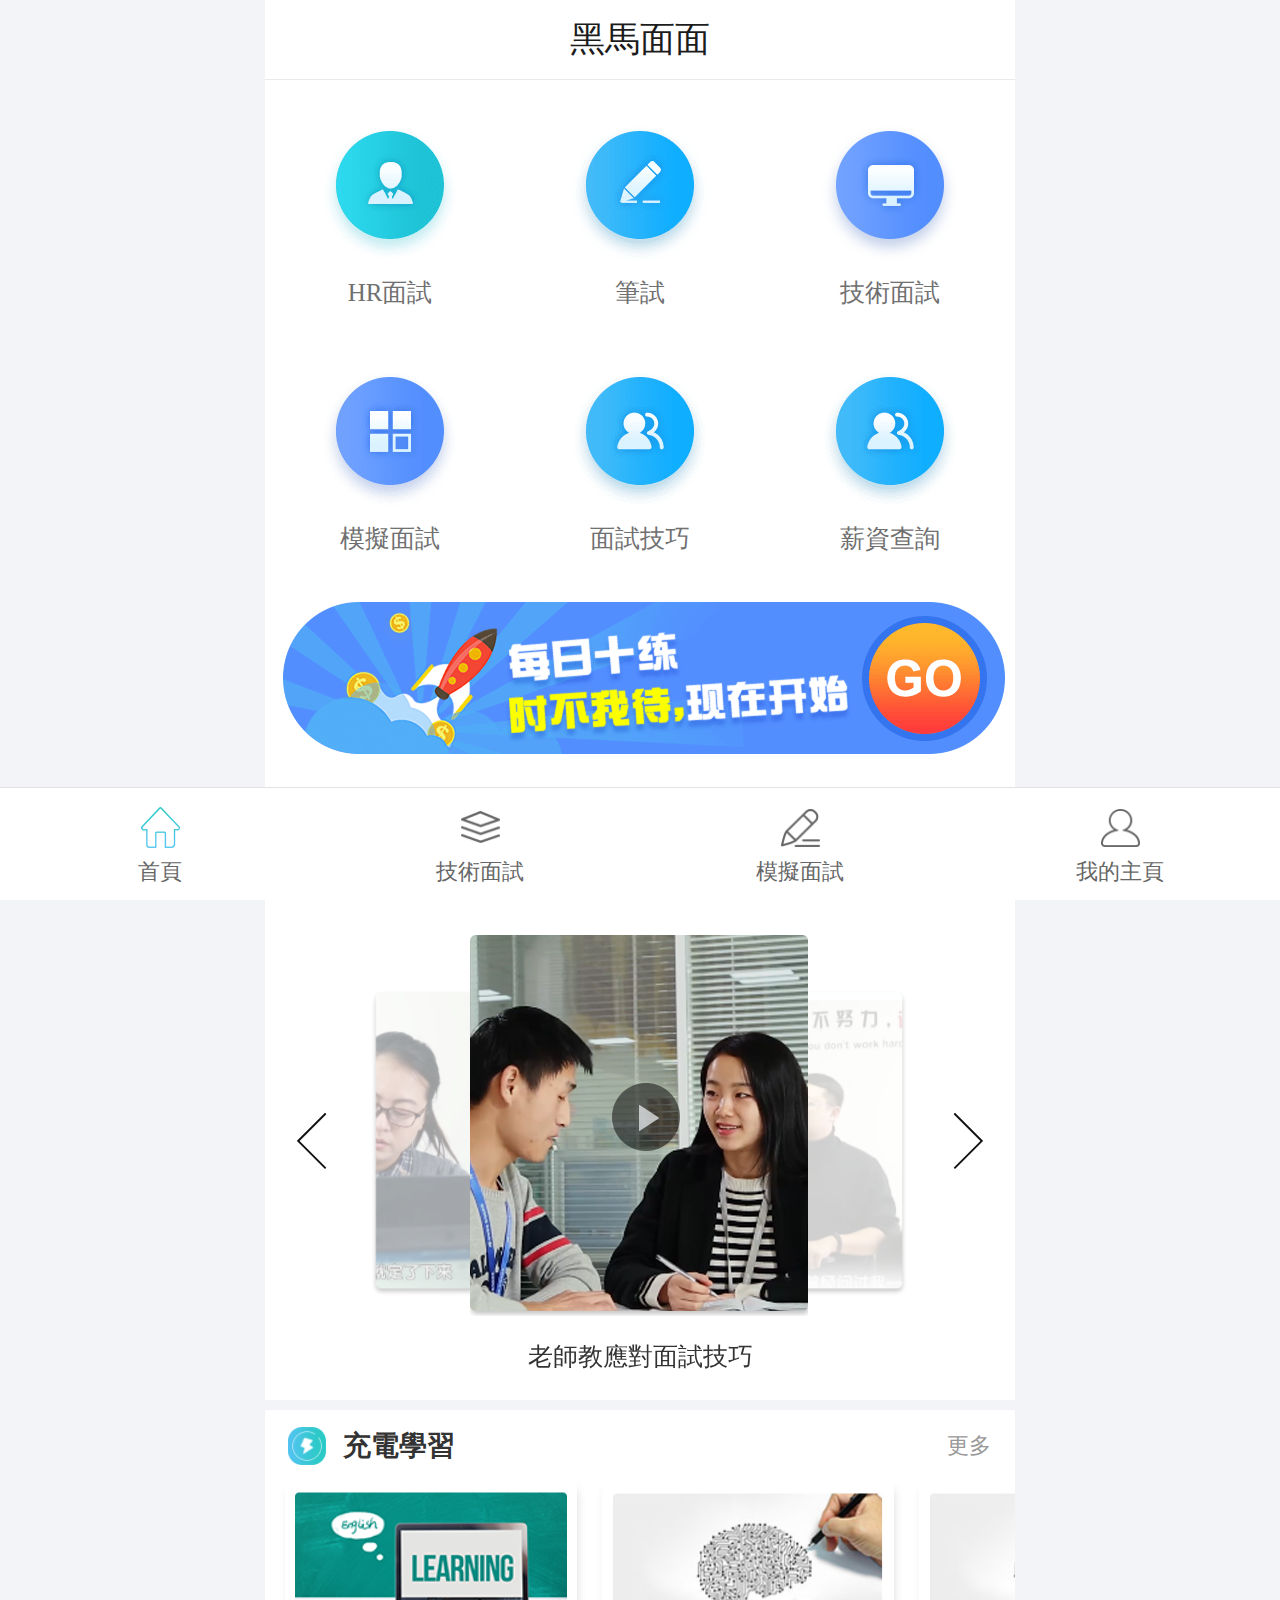
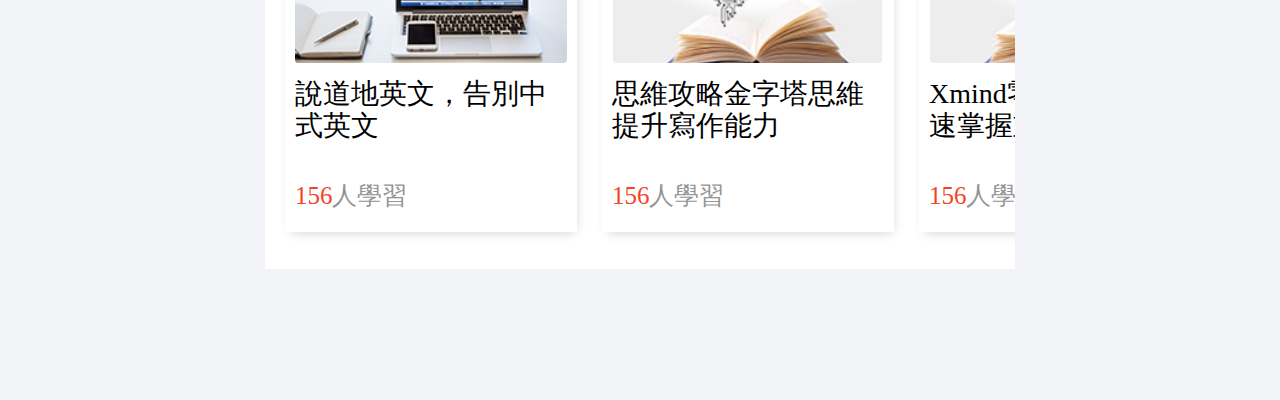
==== bh/index.html @ 372794f8 "ok" ====
<!DOCTYPE html>
<html lang="en">

<head>
    <meta charset="UTF-8">
    <meta name="viewport" content="width=device-width, initial-scale=1.0" />
    <title>黑馬面面</title>
    <link rel="stylesheet" href="./css/bass.css">
    <link rel="stylesheet" href="./css/index.css">
</head>

<body>

    <!-- indexheader start -->
    <header class="indexheader">黑馬面面</header>
    <!-- indexheader end -->

    <section class="indexwrap_1">
        <!-- indexnav start -->
        <nav class="indexnav">
            <ul>
                <li class="HRinterview"><a href="#"><span class="pic_1"></span><span class="word">HR面試</span></a></li>
                <li class="pentext"><a href="#"><span class="pic_2"></span><span class="word">筆試</span></a></li>
                <li class="technology"><a href="#"><span class="pic_3"></span><span class="word">技術面試</span></a></li>
                <li class="similatinterview"><a href="#"><span class="pic_4"></span><span class="word">模擬面試</span></a>
                </li>
                <li class="interviewskill"><a href="#"><span class="pic_5"></span><span class="word">面試技巧</span></a>
                </li>
                <li class="paysearch"><a href="#"><span class="pic_6"></span><span class="word">薪資查詢</span></a></li>
            </ul>
        </nav>
        <!-- indexnav end -->
        <!-- indexbanner start -->
        <div class="indexbanner">
            <a href="#"><img src="./upload/go.png" alt=""></a>
        </div>
        <!-- indexbanner end -->
    </section>
    <section class="indexwrap_2">
        <!-- jobdirect start -->
        <div class="jobdirect">
            <div class="jobdirect_hd">
                <span class="title">就業指導</span>
                <a href="#" class="more">更多>></a>
            </div>
            <div class="jobdirect_bd">
                <div class="bannerbox">
                    <a href="#" class="lefticon"><span></span></a>
                    <div class="bannerpic_no1"><a href="#"><img src="./upload/pic.png" alt=""></a></div>
                    <div class="bannerpic_no2"><a href="#"><img src="./upload/bn2.png" alt=""></a></div>
                    <div class="bannerpic_no3"><a href="#"><img src="./upload/bn3.png" alt=""></a></div>
                    <a href="#" class="righticon"><span></span></a>
                </div>
                <p class="word">老師教應對面試技巧</p>
            </div>
        </div>
        <!-- jobdirect end -->
    </section>
    <section class="indexwrap_3">
        <!-- learn start -->
        <div class="learn_hd">
            <div class="title">充電學習</div>
            <a href="#" class="more">更多</a>
        </div>
        <div class="learn_bd">
            <div class="learn_goods_1">
                <a href="#">
                    <div class="pic"><img src="./upload/pic1.png" alt=""></div>
                    <p class="goods_content">說道地英文，告別中式英文</p>
                    <span class="people_1">156</span><span class="people_2">人學習</span>
                </a>
            </div>
            <div class="learn_goods_2">
                <a href="#">
                    <div class="pic"><img src="./upload/pic2.jpg" alt=""></div>
                    <p class="goods_content">思維攻略金字塔思維提升寫作能力</p>
                    <span class="people_1">156</span><span class="people_2">人學習</span>
                </a>
            </div>
            <div class="learn_goods_3">
                <a href="#">
                    <div class="pic"><img src="./upload/pic2.jpg" alt=""></div>
                    <p class="goods_content">Xmind零基礎也能快速掌握重點學習</p>
                    <span class="people_1">156</span><span class="people_2">人學習</span>
                </a>
            </div>
        </div>
        <!-- learn end -->
    </section>
    <!-- footer start -->
    <section class="footer">
        <ul>
            <li class="footer_home"><a href=""><span class="pic_home"></span><span class="word">首頁</span></a></li>
            <li class="footer_interview"><a href=""><span class="pic_interview"></span><span
                        class="word">技術面試</span></a></li>
            <li><a href="footer_similatinterview"><span class="pic_similatinterview"></span><span
                        class="word">模擬面試</span></a></li>
            <li><a href="self"><span class="pic_self"></span><span class="word">我的主頁</span></a></li>
        </ul>
    </section>
    <!-- footer end -->
    <script src="./js/flexible.js"></script>
</body>

</html>
---- bh/css/bass.css ----
/*! normalize.css v8.0.1 | MIT License | github.com/necolas/normalize.css */

/* Document
   ========================================================================== */

/**
 * 1. Correct the line height in all browsers.
 * 2. Prevent adjustments of font size after orientation changes in iOS.
 */

 html {
  line-height             : 1.15;
  /* 1 */
  -webkit-text-size-adjust: 100%;
  /* 2 */
}

/* Sections
   ========================================================================== */

/**
 * Remove the margin in all browsers.
 */

body {
  margin: 0;
}

/**
 * Render the `main` element consistently in IE.
 */

main {
  display: block;
}

/**
 * Correct the font size and margin on `h1` elements within `section` and
 * `article` contexts in Chrome, Firefox, and Safari.
 */

h1 {
  font-size: 2em;
  margin   : 0.67em 0;
}

/* Grouping content
   ========================================================================== */

/**
 * 1. Add the correct box sizing in Firefox.
 * 2. Show the overflow in Edge and IE.
 */

hr {
  box-sizing: content-box;
  /* 1 */
  height    : 0;
  /* 1 */
  overflow  : visible;
  /* 2 */
}

/**
 * 1. Correct the inheritance and scaling of font size in all browsers.
 * 2. Correct the odd `em` font sizing in all browsers.
 */

pre {
  font-family: monospace, monospace;
  /* 1 */
  font-size  : 1em;
  /* 2 */
}

/* Text-level semantics
   ========================================================================== */

/**
 * Remove the gray background on active links in IE 10.
 */

a {
  background-color: transparent;
}

/**
 * 1. Remove the bottom border in Chrome 57-
 * 2. Add the correct text decoration in Chrome, Edge, IE, Opera, and Safari.
 */

abbr[title] {
  border-bottom  : none;
  /* 1 */
  text-decoration: underline;
  /* 2 */
  text-decoration: underline dotted;
  /* 2 */
}

/**
 * Add the correct font weight in Chrome, Edge, and Safari.
 */

b,
strong {
  font-weight: bolder;
}

/**
 * 1. Correct the inheritance and scaling of font size in all browsers.
 * 2. Correct the odd `em` font sizing in all browsers.
 */

code,
kbd,
samp {
  font-family: monospace, monospace;
  /* 1 */
  font-size  : 1em;
  /* 2 */
}

/**
 * Add the correct font size in all browsers.
 */

small {
  font-size: 80%;
}

/**
 * Prevent `sub` and `sup` elements from affecting the line height in
 * all browsers.
 */

sub,
sup {
  font-size     : 75%;
  line-height   : 0;
  position      : relative;
  vertical-align: baseline;
}

sub {
  bottom: -0.25em;
}

sup {
  top: -0.5em;
}

/* Embedded content
   ========================================================================== */

/**
 * Remove the border on images inside links in IE 10.
 */

img {
  border-style: none;
}

/* Forms
   ========================================================================== */

/**
 * 1. Change the font styles in all browsers.
 * 2. Remove the margin in Firefox and Safari.
 */

button,
input,
optgroup,
select,
textarea {
  font-family: inherit;
  /* 1 */
  font-size  : 100%;
  /* 1 */
  line-height: 1.15;
  /* 1 */
  margin     : 0;
  /* 2 */
}

/**
 * Show the overflow in IE.
 * 1. Show the overflow in Edge.
 */

button,
input {
  /* 1 */
  overflow: visible;
}

/**
 * Remove the inheritance of text transform in Edge, Firefox, and IE.
 * 1. Remove the inheritance of text transform in Firefox.
 */

button,
select {
  /* 1 */
  text-transform: none;
}

/**
 * Correct the inability to style clickable types in iOS and Safari.
 */

button,
[type="button"],
[type="reset"],
[type="submit"] {
  -webkit-appearance: button;
}

/**
 * Remove the inner border and padding in Firefox.
 */

button::-moz-focus-inner,
[type="button"]::-moz-focus-inner,
[type="reset"]::-moz-focus-inner,
[type="submit"]::-moz-focus-inner {
  border-style: none;
  padding     : 0;
}

/**
 * Restore the focus styles unset by the previous rule.
 */

button:-moz-focusring,
[type="button"]:-moz-focusring,
[type="reset"]:-moz-focusring,
[type="submit"]:-moz-focusring {
  outline: 1px dotted ButtonText;
}

/**
 * Correct the padding in Firefox.
 */

fieldset {
  padding: 0.35em 0.75em 0.625em;
}

/**
 * 1. Correct the text wrapping in Edge and IE.
 * 2. Correct the color inheritance from `fieldset` elements in IE.
 * 3. Remove the padding so developers are not caught out when they zero out
 *    `fieldset` elements in all browsers.
 */

legend {
  box-sizing : border-box;
  /* 1 */
  color      : inherit;
  /* 2 */
  display    : table;
  /* 1 */
  max-width  : 100%;
  /* 1 */
  padding    : 0;
  /* 3 */
  white-space: normal;
  /* 1 */
}

/**
 * Add the correct vertical alignment in Chrome, Firefox, and Opera.
 */

progress {
  vertical-align: baseline;
}

/**
 * Remove the default vertical scrollbar in IE 10+.
 */

textarea {
  overflow: auto;
}

/**
 * 1. Add the correct box sizing in IE 10.
 * 2. Remove the padding in IE 10.
 */

[type="checkbox"],
[type="radio"] {
  box-sizing: border-box;
  /* 1 */
  padding   : 0;
  /* 2 */
}

/**
 * Correct the cursor style of increment and decrement buttons in Chrome.
 */

[type="number"]::-webkit-inner-spin-button,
[type="number"]::-webkit-outer-spin-button {
  height: auto;
}

/**
 * 1. Correct the odd appearance in Chrome and Safari.
 * 2. Correct the outline style in Safari.
 */

[type="search"] {
  -webkit-appearance: textfield;
  /* 1 */
  outline-offset    : -2px;
  /* 2 */
}

/**
 * Remove the inner padding in Chrome and Safari on macOS.
 */

[type="search"]::-webkit-search-decoration {
  -webkit-appearance: none;
}

/**
 * 1. Correct the inability to style clickable types in iOS and Safari.
 * 2. Change font properties to `inherit` in Safari.
 */

::-webkit-file-upload-button {
  -webkit-appearance: button;
  /* 1 */
  font              : inherit;
  /* 2 */
}

/* Interactive
   ========================================================================== */

/*
 * Add the correct display in Edge, IE 10+, and Firefox.
 */

details {
  display: block;
}

/*
 * Add the correct display in all browsers.
 */

summary {
  display: list-item;
}

/* Misc
   ========================================================================== */

/**
 * Add the correct display in IE 10+.
 */

template {
  display: none;
}

/**
 * Add the correct display in IE 10.
 */

[hidden] {
  display: none;
}

input {
  border    : none;
  outline   : none;
  background: none;
}

ul,
li {
  padding   : 0;
  list-style: none;
}

p {
  margin: 0;
}

img {
  display: block;
  width  : 100%;
}

* {
  box-sizing: border-box;
  margin: 0;
  padding: 0;
}
a {
  text-decoration: none;
}
---- bh/css/index.css ----
body {
  min-width: 320px;
  max-width: 750px;
  margin: 0 auto;
  background-color: #f2f4f7;
  height: 2000px;
}
@media screen and (min-width: 750px) {
  html {
    font-size: 37.5px !important;
  }
}
.indexheader {
  width: 100%;
  height: 2.133333rem;
  text-align: center;
  line-height: 2.133333rem;
  font-size: 0.933333rem;
  border-bottom: 1px solid #eaeaea;
  color: #1c1c1c;
  background: #ffffff;
}
.indexwrap_1 {
  width: 100%;
  height: 19.12rem;
  margin-bottom: 0.746667rem;
  background-color: #ffffff;
}
.indexwrap_1 .indexnav {
  width: 100%;
  height: 13.92rem;
}
.indexwrap_1 .indexnav ul {
  width: 100%;
  display: flex;
  flex-wrap: wrap;
  justify-content: space-between;
}
.indexwrap_1 .indexnav ul li {
  flex: 33.333%;
}
.indexwrap_1 .indexnav ul li:nth-of-type(-n+3) {
  margin-bottom: 1.653333rem;
  margin-top: 1.173333rem;
}
.indexwrap_1 .indexnav ul li a {
  display: flex;
  flex-direction: column;
  align-items: center;
  height: 100%;
}
.indexwrap_1 .indexnav ul li a span[class^="pic_"] {
  width: 3.706667rem;
  height: 3.706667rem;
  margin-bottom: 0.426667rem;
  background-size: 3.706667rem auto;
}
.indexwrap_1 .indexnav ul li a .pic_1 {
  background: url(../images/icon1.png) no-repeat center center;
}
.indexwrap_1 .indexnav ul li a .pic_2 {
  background: url(../images/icon2.png) no-repeat center center;
}
.indexwrap_1 .indexnav ul li a .pic_3 {
  background: url(../images/icon3.png) no-repeat center center;
}
.indexwrap_1 .indexnav ul li a .pic_4 {
  background: url(../images/icon4.png) no-repeat center center;
}
.indexwrap_1 .indexnav ul li a .pic_5 {
  background: url(../images/icon5.png) no-repeat center center;
}
.indexwrap_1 .indexnav ul li a .pic_6 {
  background: url(../images/icon5.png) no-repeat center center;
}
.indexwrap_1 .indexnav ul li a .word {
  font-size: 0.666667rem;
  color: #707070;
}
.indexwrap_1 .indexbanner {
  height: 4.053333rem;
  margin: 0 0.266667rem 0 0.48rem;
}
.indexwrap_1 .indexbanner a {
  display: block;
  height: 100%;
}
.indexwrap_1 .indexbanner a img {
  width: 100%;
}
.indexwrap_2 {
  width: 100%;
  height: 15.333333rem;
  margin-top: 0.266667rem;
  background-color: #ffffff;
}
.indexwrap_2 .jobdirect {
  height: 15.333333rem;
}
.indexwrap_2 .jobdirect .jobdirect_hd {
  display: flex;
  justify-content: space-between;
  align-items: center;
  height: 2.693333rem;
  padding: 0 0.64rem 0 2.08rem;
}
.indexwrap_2 .jobdirect .jobdirect_hd .title {
  position: relative;
  font-size: 0.746667rem;
  color: #333333;
  font-weight: 700;
}
.indexwrap_2 .jobdirect .jobdirect_hd .title::before {
  position: absolute;
  content: '';
  top: -0.133333rem;
  left: -1.6rem;
  width: 1.013333rem;
  height: 1.013333rem;
  background: url(../images/i2.png) no-repeat center center;
  background-size: 38px auto;
}
.indexwrap_2 .jobdirect .jobdirect_hd .more {
  font-size: 0.586667rem;
  color: #999999;
}
.indexwrap_2 .jobdirect .jobdirect_bd {
  width: 100%;
  height: 12.64rem;
  perspective: 13.333333rem;
  text-align: center;
}
.indexwrap_2 .jobdirect .jobdirect_bd .bannerbox {
  position: relative;
  width: 100%;
  height: 10.453333rem;
  transform-style: preserve-3d;
}
.indexwrap_2 .jobdirect .jobdirect_bd .bannerbox div[class^="bannerpic"] {
  position: absolute;
  top: 0.24rem;
  left: 5.866667rem;
  width: 9.013333rem;
  height: 10.16rem;
}
.indexwrap_2 .jobdirect .jobdirect_bd .bannerbox div[class^="bannerpic"] a {
  display: block;
  height: 90%;
}
.indexwrap_2 .jobdirect .jobdirect_bd .bannerbox .bannerpic_no1 {
  transform: translate3d(-0.4rem, 0, 0);
  z-index: 1;
}
.indexwrap_2 .jobdirect .jobdirect_bd .bannerbox .bannerpic_no2 {
  transform: translate3d(2.666667rem, 1.2rem, -0.8rem);
}
.indexwrap_2 .jobdirect .jobdirect_bd .bannerbox .bannerpic_no3 {
  transform: translate3d(-3.466667rem, 1.2rem, -0.8rem);
}
.indexwrap_2 .jobdirect .jobdirect_bd .bannerbox a[class$="icon"] {
  position: absolute;
  top: 5.2rem;
  width: 1.066667rem;
  height: 1.066667rem;
  transform: rotate(45deg);
}
.indexwrap_2 .jobdirect .jobdirect_bd .bannerbox .lefticon {
  left: 1.066667rem;
  border-left: 2px solid #0e0e0e;
  border-bottom: 2px solid #0e0e0e;
}
.indexwrap_2 .jobdirect .jobdirect_bd .bannerbox .righticon {
  right: 1.066667rem;
  border-top: 2px solid #0e0e0e;
  border-right: 2px solid #0e0e0e;
}
.indexwrap_2 .jobdirect .jobdirect_bd .word {
  margin-top: 0.666667rem;
  font-size: 0.666667rem;
  color: #333333;
}
.indexwrap_3 {
  width: 100%;
  height: 12.24rem;
  margin-top: 10px;
  background-color: #ffffff;
}
.indexwrap_3 .learn_hd {
  display: flex;
  justify-content: space-between;
  align-items: center;
  width: 100%;
  height: 1.92rem;
  padding: 0 0.64rem 0 2.08rem;
}
.indexwrap_3 .learn_hd .title {
  position: relative;
  font-size: 0.746667rem;
  color: #333333;
  font-weight: 700;
}
.indexwrap_3 .learn_hd .title::before {
  position: absolute;
  content: '';
  top: -0.08rem;
  left: -1.466667rem;
  width: 1.013333rem;
  height: 1.013333rem;
  background: url(../images/i1.png) no-repeat center center;
  background-size: 38px auto;
}
.indexwrap_3 .learn_hd .more {
  font-size: 0.586667rem;
  color: #999999;
}
.indexwrap_3 .learn_bd {
  display: flex;
  width: 100%;
  height: 10.32rem;
  overflow: hidden;
}
.indexwrap_3 .learn_bd div[class^="learn_good"] {
  width: 8rem;
  height: 9.333333rem;
  padding: 0.266667rem;
  margin-right: 0.666667rem;
  box-shadow: 2px 4px 11px -4px rgba(0, 0, 0, 0.2);
}
.indexwrap_3 .learn_bd div[class^="learn_good"] a {
  display: block;
  width: 100%;
  height: 9.333333rem;
}
.indexwrap_3 .learn_bd div[class^="learn_good"] a .pic {
  width: 7.253333rem;
  height: 4.56rem;
}
.indexwrap_3 .learn_bd div[class^="learn_good"] a .pic img {
  width: 100%;
  height: 4.56rem;
}
.indexwrap_3 .learn_bd .learn_goods_1 {
  margin-left: 0.533333rem;
}
.indexwrap_3 .learn_bd .goods_content {
  padding-top: 0.4rem;
  font-size: 0.746667rem;
  color: black;
  overflow: hidden;
  text-overflow: ellipsis;
  display: -webkit-box;
  -webkit-line-clamp: 2;
  -webkit-box-orient: vertical;
}
.indexwrap_3 .learn_bd span[class^="people"] {
  display: inline-block;
  margin-top: 1.066667rem;
  font-size: 0.666667rem;
}
.indexwrap_3 .learn_bd .people_1 {
  color: #f5421f;
}
.indexwrap_3 .learn_bd .people_2 {
  color: #949494;
}
.footer {
  position: fixed;
  bottom: 0;
  left: 0;
  width: 100%;
  height: 3.013333rem;
  background-color: #ffffff;
  border-top: 1px solid #e2e2e2;
  z-index: 99999999999;
}
.footer ul {
  display: flex;
  justify-content: space-between;
}
.footer ul li {
  flex: 1;
  height: 3.013333rem;
}
.footer ul li a {
  display: flex;
  flex-direction: column;
  align-items: center;
  width: 100%;
  height: 100%;
}
.footer ul li a span[class^="pic"] {
  width: 1.04rem;
  height: 1.093333rem;
  margin: 0.506667rem 0 0.293333rem 0;
  background-size: 1.04rem auto;
}
.footer ul li a .pic_home {
  background: url(../images/home.png) no-repeat center center;
}
.footer ul li a .pic_interview {
  background: url(../images/net.png) no-repeat center center;
}
.footer ul li a .pic_similatinterview {
  background: url(../images/ms.png) no-repeat center center;
}
.footer ul li a .pic_self {
  background: url(../images/user.png) no-repeat center center;
}
.footer ul li a .word {
  font-size: 0.586667rem;
  color: #666666;
}
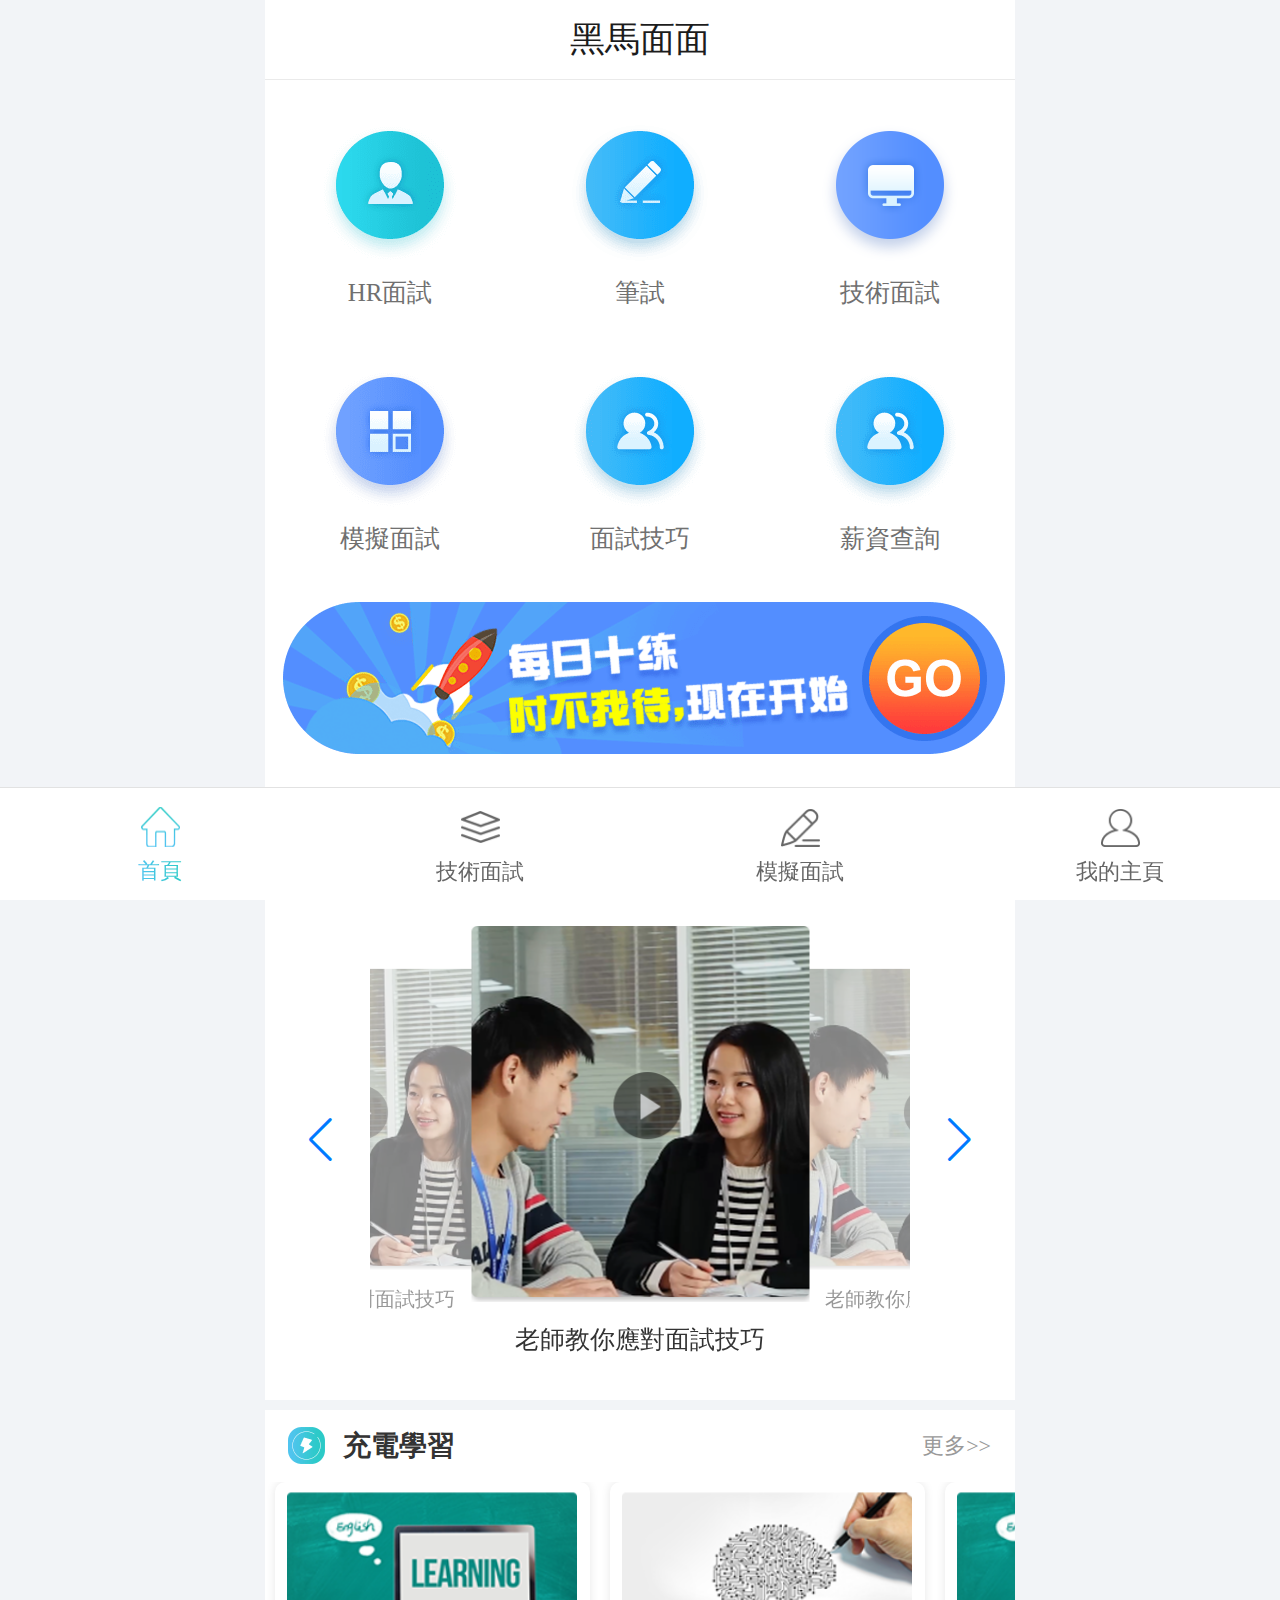
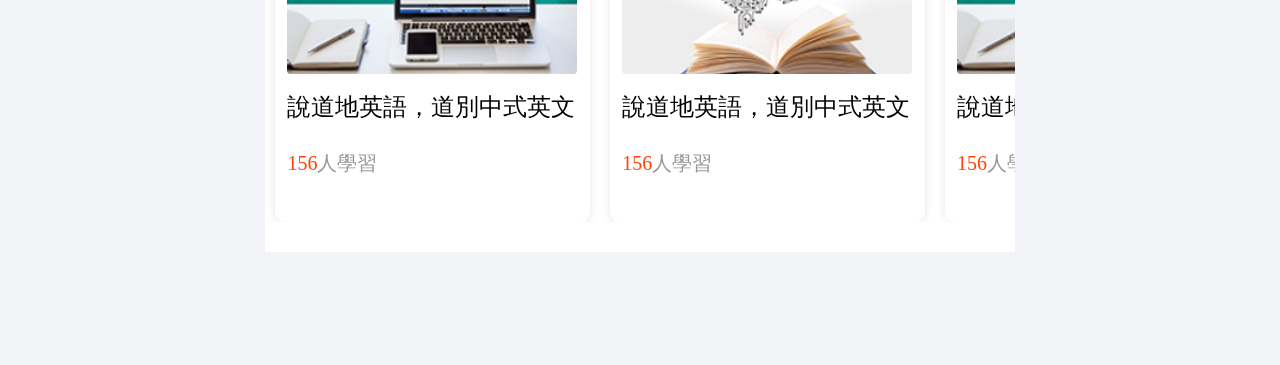
==== commit 617adab2: "ok" ====
--- a/bh/index.html
+++ b/bh/index.html
@@ -5,6 +5,7 @@
     <meta charset="UTF-8">
     <meta name="viewport" content="width=device-width, initial-scale=1.0" />
     <title>黑馬面面</title>
+    <link rel="stylesheet" href="./css/swiper.css">
     <link rel="stylesheet" href="./css/bass.css">
     <link rel="stylesheet" href="./css/index.css">
 </head>
@@ -44,45 +45,59 @@
                 <a href="#" class="more">更多>></a>
             </div>
             <div class="jobdirect_bd">
-                <div class="bannerbox">
-                    <a href="#" class="lefticon"><span></span></a>
-                    <div class="bannerpic_no1"><a href="#"><img src="./upload/pic.png" alt=""></a></div>
-                    <div class="bannerpic_no2"><a href="#"><img src="./upload/bn2.png" alt=""></a></div>
-                    <div class="bannerpic_no3"><a href="#"><img src="./upload/bn3.png" alt=""></a></div>
-                    <a href="#" class="righticon"><span></span></a>
+                <!-- Swiper -->
+                <div class="swiper-container jbc_content">
+                    <div class="swiper-wrapper">
+                        <div class="swiper-slide">
+                            <a href=""><img src="./upload/pic.png" alt=""></a>
+                            <p>老師教你應對面試技巧</p>
+                        </div>
+                        <div class="swiper-slide">
+                            <a href=""><img src="./upload/pic.png" alt=""></a>
+                            <p>老師教你應對面試技巧</p>
+                        </div>
+                        <div class="swiper-slide">
+                            <a href=""><img src="./upload/pic.png" alt=""></a>
+                            <p>老師教你應對面試技巧</p>
+                        </div>
+                    </div>
                 </div>
-                <p class="word">老師教應對面試技巧</p>
+                <div class="swiper-button-next"></div>
+                <div class="swiper-button-prev"></div>
             </div>
-        </div>
-        <!-- jobdirect end -->
+            <!-- jobdirect end -->
+
     </section>
     <section class="indexwrap_3">
         <!-- learn start -->
         <div class="learn_hd">
             <div class="title">充電學習</div>
-            <a href="#" class="more">更多</a>
+            <a href="#" class="more">更多>></a>
         </div>
         <div class="learn_bd">
-            <div class="learn_goods_1">
-                <a href="#">
-                    <div class="pic"><img src="./upload/pic1.png" alt=""></div>
-                    <p class="goods_content">說道地英文，告別中式英文</p>
-                    <span class="people_1">156</span><span class="people_2">人學習</span>
-                </a>
-            </div>
-            <div class="learn_goods_2">
-                <a href="#">
-                    <div class="pic"><img src="./upload/pic2.jpg" alt=""></div>
-                    <p class="goods_content">思維攻略金字塔思維提升寫作能力</p>
-                    <span class="people_1">156</span><span class="people_2">人學習</span>
-                </a>
-            </div>
-            <div class="learn_goods_3">
-                <a href="#">
-                    <div class="pic"><img src="./upload/pic2.jpg" alt=""></div>
-                    <p class="goods_content">Xmind零基礎也能快速掌握重點學習</p>
-                    <span class="people_1">156</span><span class="people_2">人學習</span>
-                </a>
+            <!-- Swiper -->
+            <div class="swiper-container learn_content">
+                <div class="swiper-wrapper">
+                    <div class="swiper-slide"><a href="#"><img src="./upload/pic1.png" alt="">
+                            <h4>說道地英語，道別中式英文</h4><span class="people_1">156</span><span class="people_2">人學習</span>
+                        </a></div>
+                    <div class="swiper-slide"><a href="#"><img src="./upload/pic2.png" alt="">
+                            <h4>說道地英語，道別中式英文</h4><span class="people_1">156</span><span class="people_2">人學習</span>
+                        </a></div>
+                    <div class="swiper-slide"><a href="#"><img src="./upload/pic1.png" alt="">
+                            <h4>說道地英語，道別中式英文</h4><span class="people_1">156</span><span class="people_2">人學習</span>
+                        </a></div>
+                    <div class="swiper-slide"><a href="#"><img src="./upload/pic1.png" alt="">
+                            <h4>說道地英語，道別中式英文</h4><span class="people_1">156</span><span class="people_2">人學習</span>
+                        </a></div>
+                    <div class="swiper-slide"><a href="#"><img src="./upload/pic1.png" alt="">
+                            <h4>說道地英語，道別中式英文</h4><span class="people_1">156</span><span class="people_2">人學習</span>
+                        </a></div>
+                    <div class="swiper-slide"><a href="#"><img src="./upload/pic1.png" alt="">
+                            <h4>說道地英語，道別中式英文</h4><span class="people_1">156</span><span class="people_2">人學習</span>
+                        </a></div>
+
+                </div>
             </div>
         </div>
         <!-- learn end -->
@@ -90,7 +105,8 @@
     <!-- footer start -->
     <section class="footer">
         <ul>
-            <li class="footer_home"><a href=""><span class="pic_home"></span><span class="word">首頁</span></a></li>
+            <li class="footer_home"><a href=""><span class="pic_home"></span><span class="word wordcolor">首頁</span></a>
+            </li>
             <li class="footer_interview"><a href=""><span class="pic_interview"></span><span
                         class="word">技術面試</span></a></li>
             <li><a href="footer_similatinterview"><span class="pic_similatinterview"></span><span
@@ -100,6 +116,29 @@
     </section>
     <!-- footer end -->
     <script src="./js/flexible.js"></script>
+    <script src="./js/swiper.min.js"></script>
+    <script>
+        // 第一個banner
+        (function () {
+            var swiper = new Swiper('.jbc_content', {
+                slidesPerView: 2,
+                spaceBetween: 30,
+                centeredSlides: true,
+                loop: true,
+                navigation: {
+                    nextEl: '.swiper-button-next',
+                    prevEl: '.swiper-button-prev',
+                },
+            });
+        })();
+        // 第二個banner
+        (function () {
+            var swiper = new Swiper('.learn_content', {
+                slidesPerView: 2.3,
+                spaceBetween: 20,
+            });
+        })();
+    </script>
 </body>
 
 </html>--- a/bh/css/index.css
+++ b/bh/css/index.css
@@ -3,7 +3,6 @@
   max-width: 750px;
   margin: 0 auto;
   background-color: #f2f4f7;
-  height: 2000px;
 }
 @media screen and (min-width: 750px) {
   html {
@@ -118,71 +117,75 @@
   width: 1.013333rem;
   height: 1.013333rem;
   background: url(../images/i2.png) no-repeat center center;
-  background-size: 38px auto;
+  background-size: 0.986667rem auto;
 }
 .indexwrap_2 .jobdirect .jobdirect_hd .more {
   font-size: 0.586667rem;
   color: #999999;
 }
 .indexwrap_2 .jobdirect .jobdirect_bd {
-  width: 100%;
-  height: 12.64rem;
-  perspective: 13.333333rem;
+  position: relative;
+}
+.indexwrap_2 .jobdirect .jobdirect_bd .swiper-container {
+  width: 14.4rem;
+  height: 100%;
+}
+.indexwrap_2 .jobdirect .jobdirect_bd .swiper-slide {
   text-align: center;
-}
-.indexwrap_2 .jobdirect .jobdirect_bd .bannerbox {
-  position: relative;
-  width: 100%;
-  height: 10.453333rem;
-  transform-style: preserve-3d;
-}
-.indexwrap_2 .jobdirect .jobdirect_bd .bannerbox div[class^="bannerpic"] {
-  position: absolute;
-  top: 0.24rem;
-  left: 5.866667rem;
+  font-size: 18px;
+  background: #fff;
+  /* Center slide text vertically */
+  display: -webkit-box;
+  display: -ms-flexbox;
+  display: -webkit-flex;
+  display: flex;
+  flex-direction: column;
+  -webkit-box-pack: center;
+  -ms-flex-pack: center;
+  -webkit-justify-content: center;
+  justify-content: center;
+  -webkit-box-align: center;
+  -ms-flex-align: center;
+  -webkit-align-items: center;
+  align-items: center;
+  transition: 300ms;
+  transform: scale(0.8);
+  opacity: 0.5;
+}
+.indexwrap_2 .jobdirect .jobdirect_bd .swiper-slide a {
   width: 9.013333rem;
-  height: 10.16rem;
-}
-.indexwrap_2 .jobdirect .jobdirect_bd .bannerbox div[class^="bannerpic"] a {
-  display: block;
-  height: 90%;
-}
-.indexwrap_2 .jobdirect .jobdirect_bd .bannerbox .bannerpic_no1 {
-  transform: translate3d(-0.4rem, 0, 0);
-  z-index: 1;
-}
-.indexwrap_2 .jobdirect .jobdirect_bd .bannerbox .bannerpic_no2 {
-  transform: translate3d(2.666667rem, 1.2rem, -0.8rem);
-}
-.indexwrap_2 .jobdirect .jobdirect_bd .bannerbox .bannerpic_no3 {
-  transform: translate3d(-3.466667rem, 1.2rem, -0.8rem);
-}
-.indexwrap_2 .jobdirect .jobdirect_bd .bannerbox a[class$="icon"] {
-  position: absolute;
-  top: 5.2rem;
-  width: 1.066667rem;
-  height: 1.066667rem;
-  transform: rotate(45deg);
-}
-.indexwrap_2 .jobdirect .jobdirect_bd .bannerbox .lefticon {
-  left: 1.066667rem;
-  border-left: 2px solid #0e0e0e;
-  border-bottom: 2px solid #0e0e0e;
-}
-.indexwrap_2 .jobdirect .jobdirect_bd .bannerbox .righticon {
-  right: 1.066667rem;
-  border-top: 2px solid #0e0e0e;
-  border-right: 2px solid #0e0e0e;
-}
-.indexwrap_2 .jobdirect .jobdirect_bd .word {
-  margin-top: 0.666667rem;
+  height: 10.026667rem;
+}
+.indexwrap_2 .jobdirect .jobdirect_bd .swiper-slide a img {
+  width: 100%;
+  height: 100%;
+}
+.indexwrap_2 .jobdirect .jobdirect_bd .swiper-slide p {
+  width: 9.013333rem;
+  margin-top: 0.64rem;
   font-size: 0.666667rem;
   color: #333333;
 }
+.indexwrap_2 .jobdirect .jobdirect_bd .swiper-slide-active,
+.indexwrap_2 .jobdirect .jobdirect_bd .swiper-slide-duplicate-active {
+  transform: scale(1);
+  z-index: 999;
+  opacity: 1;
+}
+.indexwrap_2 .jobdirect .jobdirect_bd .swiper-button-next,
+.indexwrap_2 .jobdirect .jobdirect_bd .swiper-button-prev {
+  position: absolute !important;
+}
+.indexwrap_2 .jobdirect .jobdirect_bd .swiper-button-next {
+  right: 1.12rem !important;
+}
+.indexwrap_2 .jobdirect .jobdirect_bd .swiper-button-prev {
+  left: 1.12rem !important;
+}
 .indexwrap_3 {
   width: 100%;
-  height: 12.24rem;
-  margin-top: 10px;
+  margin: 10px 0 3.013333rem 0;
+  padding-bottom: 0.8rem;
   background-color: #ffffff;
 }
 .indexwrap_3 .learn_hd {
@@ -207,61 +210,62 @@
   width: 1.013333rem;
   height: 1.013333rem;
   background: url(../images/i1.png) no-repeat center center;
-  background-size: 38px auto;
+  background-size: 0.986667rem auto;
 }
 .indexwrap_3 .learn_hd .more {
   font-size: 0.586667rem;
   color: #999999;
 }
-.indexwrap_3 .learn_bd {
-  display: flex;
-  width: 100%;
-  height: 10.32rem;
-  overflow: hidden;
-}
-.indexwrap_3 .learn_bd div[class^="learn_good"] {
-  width: 8rem;
-  height: 9.333333rem;
-  padding: 0.266667rem;
-  margin-right: 0.666667rem;
-  box-shadow: 2px 4px 11px -4px rgba(0, 0, 0, 0.2);
-}
-.indexwrap_3 .learn_bd div[class^="learn_good"] a {
+.indexwrap_3 .learn_bd .swiper-container {
+  width: 100%;
+  height: 100%;
+}
+.indexwrap_3 .learn_bd .swiper-container .swiper-wrapper div:nth-child(1) {
+  margin-left: 0.266667rem;
+}
+.indexwrap_3 .learn_bd .swiper-slide {
+  width: 7.733333rem;
+  height: 9.066667rem;
+  text-align: center;
+  font-size: 18px;
+  background-color: #fff;
+  border-radius: 0.266667rem;
+  box-shadow: 0 0 0.266667rem rgba(0, 0, 0, 0.1);
+  /* Center slide text vertically */
+  display: -webkit-box;
+  display: -ms-flexbox;
+  display: -webkit-flex;
+  display: flex;
+  -webkit-box-pack: center;
+  -ms-flex-pack: center;
+  -webkit-justify-content: center;
+  justify-content: center;
+  -webkit-box-align: center;
+  -ms-flex-align: center;
+  -webkit-align-items: center;
+  align-items: center;
+}
+.indexwrap_3 .learn_bd .swiper-slide a {
   display: block;
-  width: 100%;
-  height: 9.333333rem;
-}
-.indexwrap_3 .learn_bd div[class^="learn_good"] a .pic {
-  width: 7.253333rem;
-  height: 4.56rem;
-}
-.indexwrap_3 .learn_bd div[class^="learn_good"] a .pic img {
-  width: 100%;
-  height: 4.56rem;
-}
-.indexwrap_3 .learn_bd .learn_goods_1 {
-  margin-left: 0.533333rem;
-}
-.indexwrap_3 .learn_bd .goods_content {
-  padding-top: 0.4rem;
-  font-size: 0.746667rem;
+  width: 7.733333rem;
+  height: 9.066667rem;
+  padding-top: 0.266667rem;
+  text-align: left;
+}
+.indexwrap_3 .learn_bd .swiper-slide a h4 {
+  font-size: 0.64rem;
   color: black;
-  overflow: hidden;
-  text-overflow: ellipsis;
-  display: -webkit-box;
-  -webkit-line-clamp: 2;
-  -webkit-box-orient: vertical;
-}
-.indexwrap_3 .learn_bd span[class^="people"] {
-  display: inline-block;
-  margin-top: 1.066667rem;
-  font-size: 0.666667rem;
-}
-.indexwrap_3 .learn_bd .people_1 {
-  color: #f5421f;
-}
-.indexwrap_3 .learn_bd .people_2 {
-  color: #949494;
+  margin: 0.533333rem 0 0.8rem 0;
+  font-weight: 400;
+}
+.indexwrap_3 .learn_bd .swiper-slide a span[class^="people_"] {
+  font-size: 0.533333rem;
+}
+.indexwrap_3 .learn_bd .swiper-slide a .people_1 {
+  color: #ff4406;
+}
+.indexwrap_3 .learn_bd .swiper-slide a .people_2 {
+  color: #989898;
 }
 .footer {
   position: fixed;
@@ -310,3 +314,10 @@
   font-size: 0.586667rem;
   color: #666666;
 }
+.footer ul li a .wordcolor {
+  height: 1.173333rem;
+  background: -webkit-linear-gradient(left, #52C4F0, #2CCAC7);
+  font-size: 0.586667rem;
+  -webkit-background-clip: text;
+  -webkit-text-fill-color: transparent;
+}
